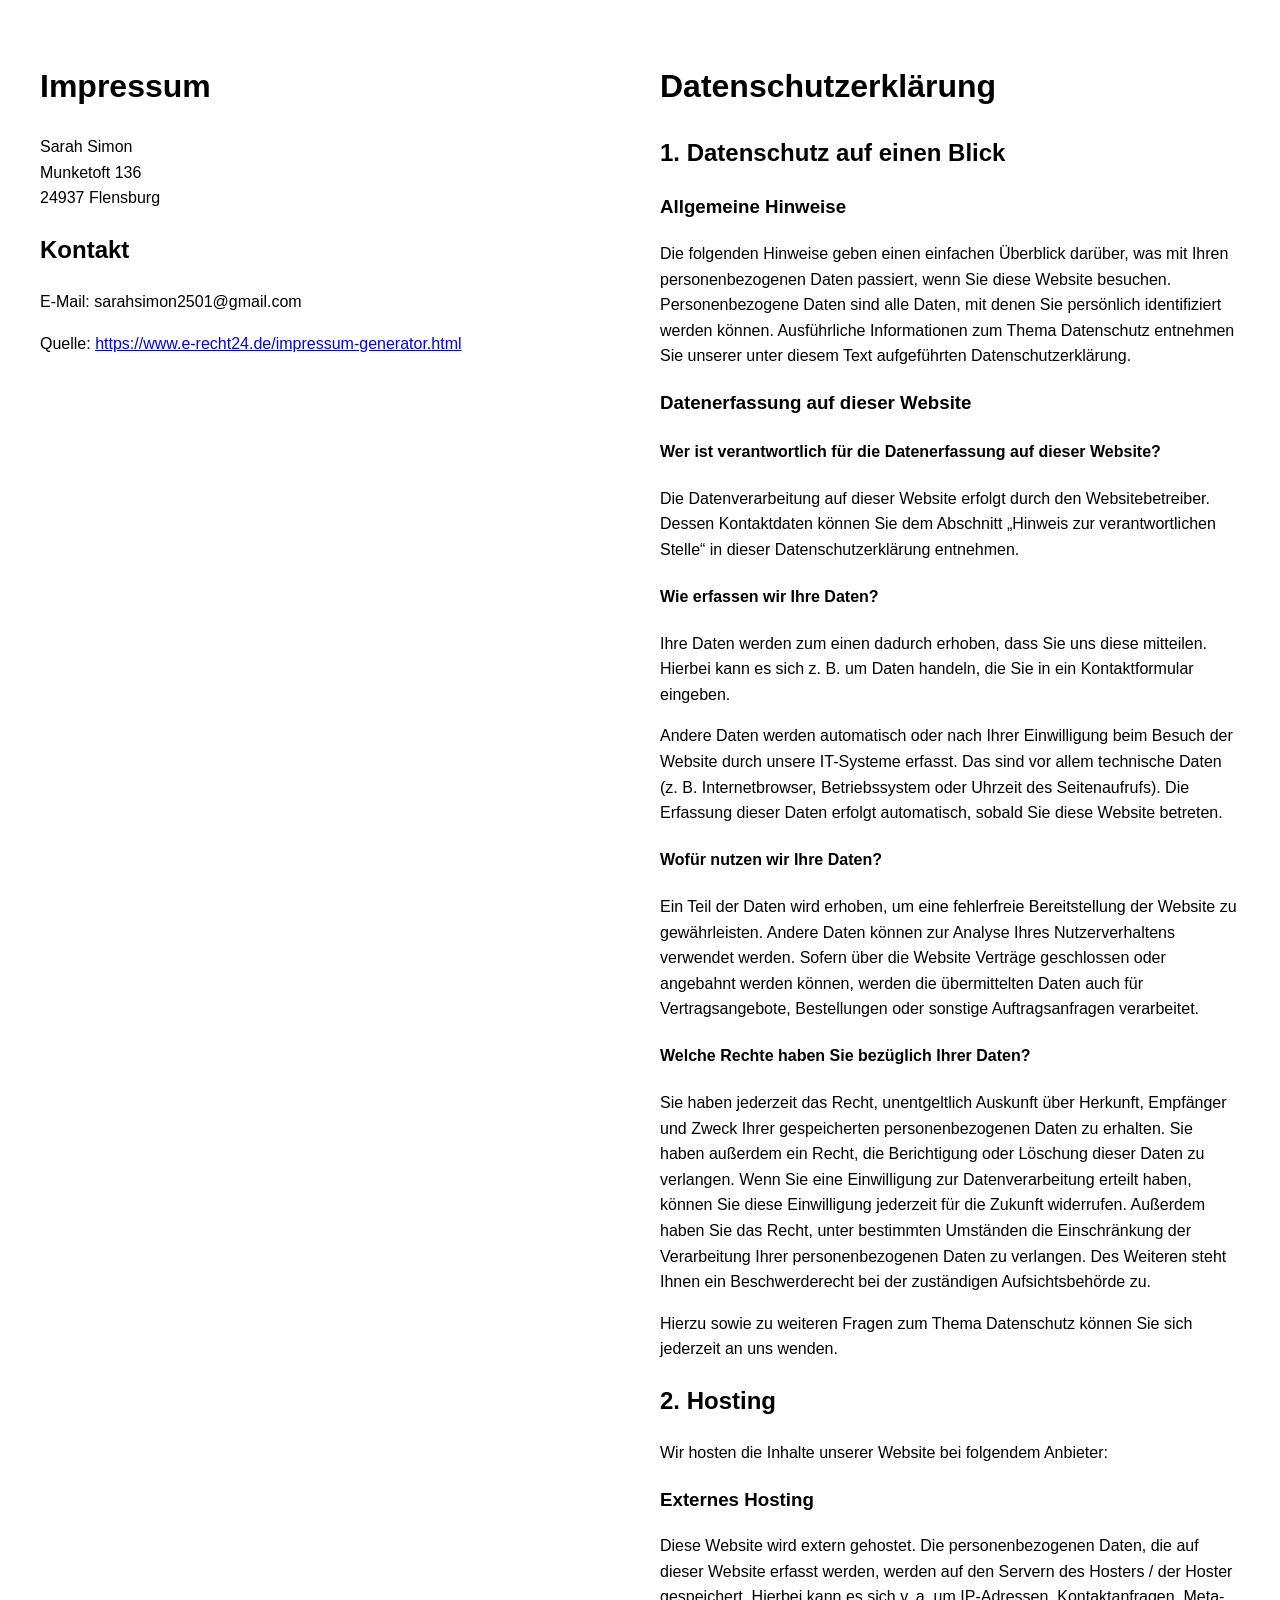
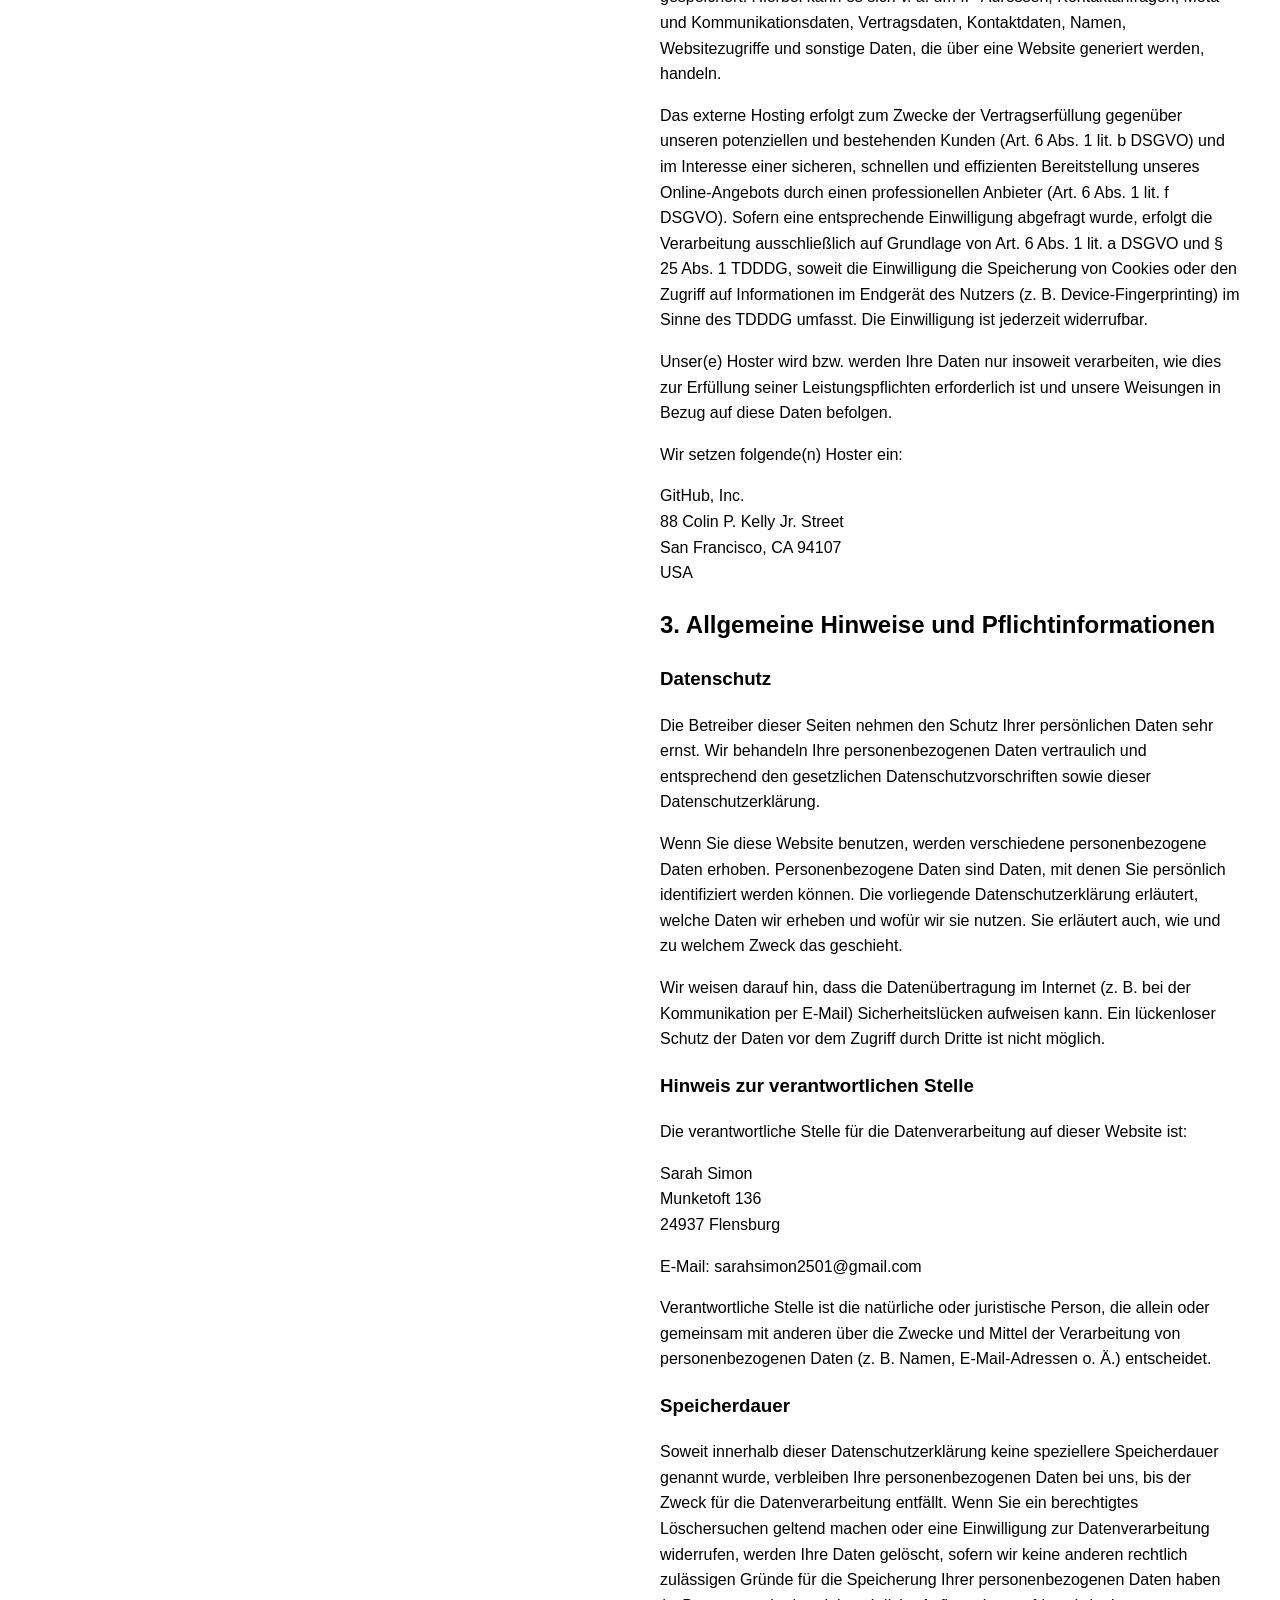
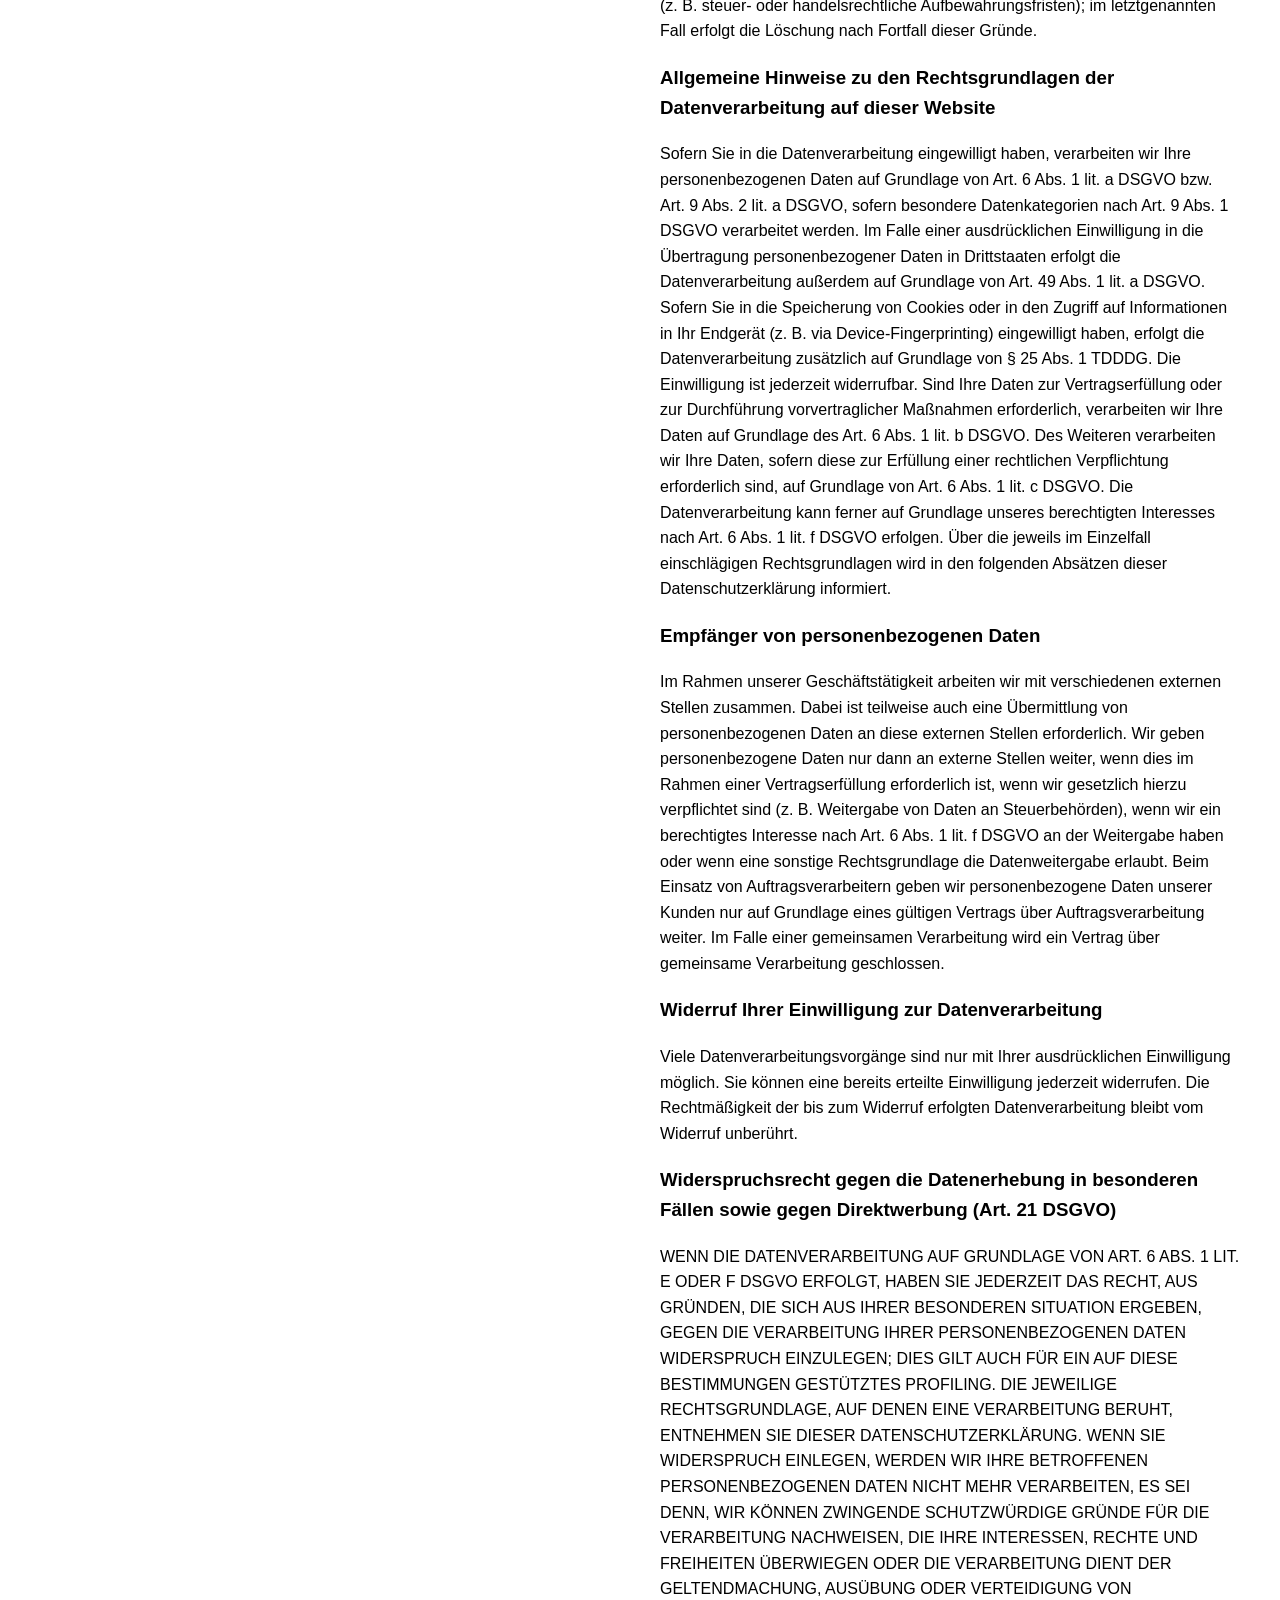
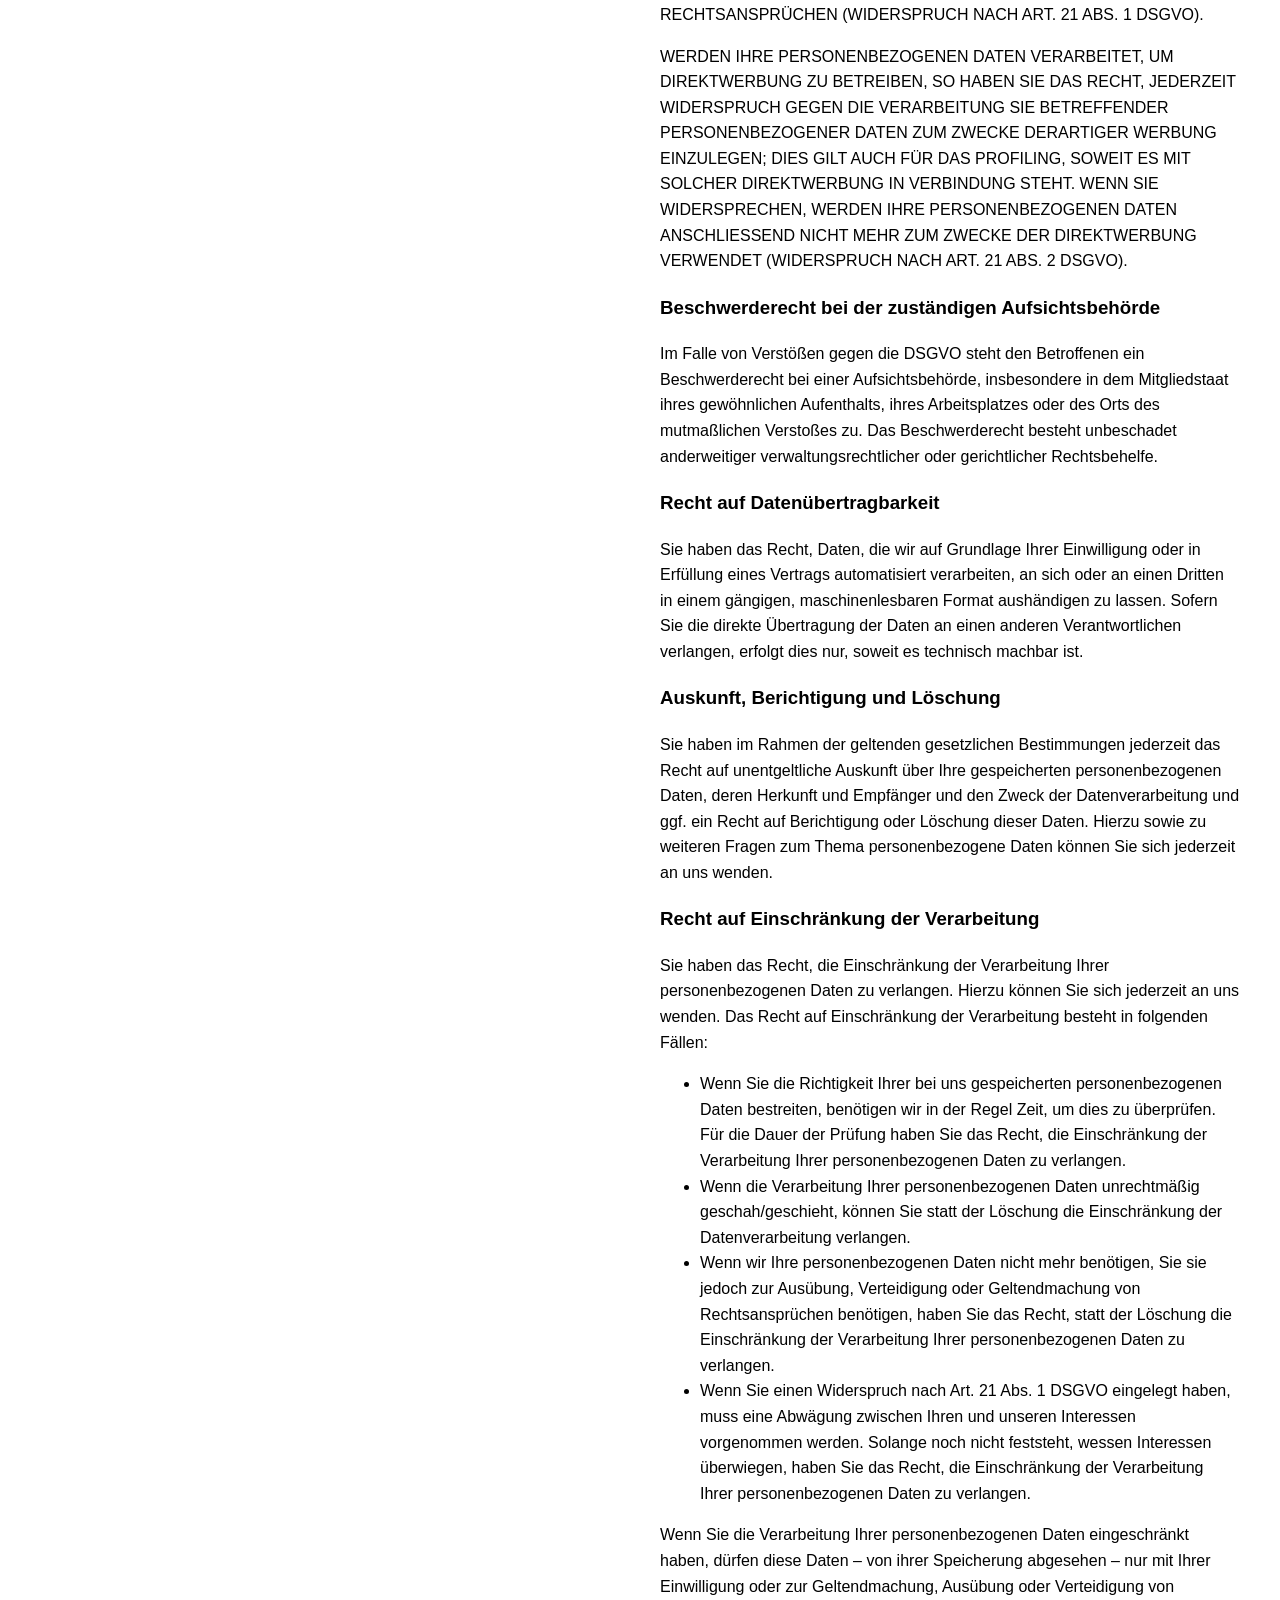
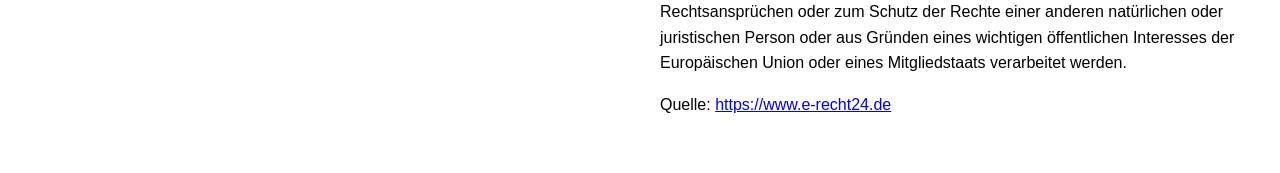
==== DundI.html @ 86583018 "portfolio" ====
<!DOCTYPE html>
<html lang="en">
<head>
    <meta charset="UTF-8">
    <meta name="viewport" content="width=device-width, initial-scale=1.0">
    <title>Impressum und Datenschutz
    </title>
    <style>
        body{font-family:sans-serif;line-height:1.6;max-width:1200px;margin:0 auto;padding:40px 20px}
        .wrap{display:flex;gap:40px}
        .wrap>div{flex:1}
        @media(max-width:800px){.wrap{flex-direction:column}}
    </style>
</head>
<body><div class="wrap">
    
    <div>
    
            <h1>Impressum</h1>
    
        <p>Sarah Simon<br />
        Munketoft 136<br />
        24937 Flensburg</p>
    
        <h2>Kontakt</h2>
        <p> E-Mail: sarahsimon2501@gmail.com</p>
    
        <p>Quelle: <a href="https://www.e-recht24.de/impressum-generator.html">https://www.e-recht24.de/impressum-generator.html</a></p>
    </div>
    <div>
        <h1>Datenschutz&shy;erkl&auml;rung</h1>
    <h2>1. Datenschutz auf einen Blick</h2>
    <h3>Allgemeine Hinweise</h3> <p>Die folgenden Hinweise geben einen einfachen &Uuml;berblick dar&uuml;ber, was mit Ihren personenbezogenen Daten passiert, wenn Sie diese Website besuchen. Personenbezogene Daten sind alle Daten, mit denen Sie pers&ouml;nlich identifiziert werden k&ouml;nnen. Ausf&uuml;hrliche Informationen zum Thema Datenschutz entnehmen Sie unserer unter diesem Text aufgef&uuml;hrten Datenschutzerkl&auml;rung.</p>
    <h3>Datenerfassung auf dieser Website</h3> <h4>Wer ist verantwortlich f&uuml;r die Datenerfassung auf dieser Website?</h4> <p>Die Datenverarbeitung auf dieser Website erfolgt durch den Websitebetreiber. Dessen Kontaktdaten k&ouml;nnen Sie dem Abschnitt &bdquo;Hinweis zur verantwortlichen Stelle&ldquo; in dieser Datenschutzerkl&auml;rung entnehmen.</p> <h4>Wie erfassen wir Ihre Daten?</h4> <p>Ihre Daten werden zum einen dadurch erhoben, dass Sie uns diese mitteilen. Hierbei kann es sich z.&nbsp;B. um Daten handeln, die Sie in ein Kontaktformular eingeben.</p> <p>Andere Daten werden automatisch oder nach Ihrer Einwilligung beim Besuch der Website durch unsere IT-Systeme erfasst. Das sind vor allem technische Daten (z.&nbsp;B. Internetbrowser, Betriebssystem oder Uhrzeit des Seitenaufrufs). Die Erfassung dieser Daten erfolgt automatisch, sobald Sie diese Website betreten.</p> <h4>Wof&uuml;r nutzen wir Ihre Daten?</h4> <p>Ein Teil der Daten wird erhoben, um eine fehlerfreie Bereitstellung der Website zu gew&auml;hrleisten. Andere Daten k&ouml;nnen zur Analyse Ihres Nutzerverhaltens verwendet werden. Sofern &uuml;ber die Website Vertr&auml;ge geschlossen oder angebahnt werden k&ouml;nnen, werden die &uuml;bermittelten Daten auch f&uuml;r Vertragsangebote, Bestellungen oder sonstige Auftragsanfragen verarbeitet.</p> <h4>Welche Rechte haben Sie bez&uuml;glich Ihrer Daten?</h4> <p>Sie haben jederzeit das Recht, unentgeltlich Auskunft &uuml;ber Herkunft, Empf&auml;nger und Zweck Ihrer gespeicherten personenbezogenen Daten zu erhalten. Sie haben au&szlig;erdem ein Recht, die Berichtigung oder L&ouml;schung dieser Daten zu verlangen. Wenn Sie eine Einwilligung zur Datenverarbeitung erteilt haben, k&ouml;nnen Sie diese Einwilligung jederzeit f&uuml;r die Zukunft widerrufen. Au&szlig;erdem haben Sie das Recht, unter bestimmten Umst&auml;nden die Einschr&auml;nkung der Verarbeitung Ihrer personenbezogenen Daten zu verlangen. Des Weiteren steht Ihnen ein Beschwerderecht bei der zust&auml;ndigen Aufsichtsbeh&ouml;rde zu.</p> <p>Hierzu sowie zu weiteren Fragen zum Thema Datenschutz k&ouml;nnen Sie sich jederzeit an uns wenden.</p>
    <h2>2. Hosting</h2>
    <p>Wir hosten die Inhalte unserer Website bei folgendem Anbieter:</p>
    <h3>Externes Hosting</h3> <p>Diese Website wird extern gehostet. Die personenbezogenen Daten, die auf dieser Website erfasst werden, werden auf den Servern des Hosters / der Hoster gespeichert. Hierbei kann es sich v.&nbsp;a. um IP-Adressen, Kontaktanfragen, Meta- und Kommunikationsdaten, Vertragsdaten, Kontaktdaten, Namen, Websitezugriffe und sonstige Daten, die &uuml;ber eine Website generiert werden, handeln.</p> <p>Das externe Hosting erfolgt zum Zwecke der Vertragserf&uuml;llung gegen&uuml;ber unseren potenziellen und bestehenden Kunden (Art. 6 Abs. 1 lit. b DSGVO) und im Interesse einer sicheren, schnellen und effizienten Bereitstellung unseres Online-Angebots durch einen professionellen Anbieter (Art. 6 Abs. 1 lit. f DSGVO). Sofern eine entsprechende Einwilligung abgefragt wurde, erfolgt die Verarbeitung ausschlie&szlig;lich auf Grundlage von Art. 6 Abs. 1 lit. a DSGVO und &sect; 25 Abs. 1 TDDDG, soweit die Einwilligung die Speicherung von Cookies oder den Zugriff auf Informationen im Endger&auml;t des Nutzers (z.&nbsp;B. Device-Fingerprinting) im Sinne des TDDDG umfasst. Die Einwilligung ist jederzeit widerrufbar.</p> <p>Unser(e) Hoster wird bzw. werden Ihre Daten nur insoweit verarbeiten, wie dies zur Erf&uuml;llung seiner Leistungspflichten erforderlich ist und unsere Weisungen in Bezug auf diese Daten befolgen.</p> <p>Wir setzen folgende(n) Hoster ein:</p>
    <p>GitHub, Inc.<br />
    88 Colin P. Kelly Jr. Street<br />
    San Francisco, CA 94107<br />
    USA</p>
    <h2>3. Allgemeine Hinweise und Pflicht&shy;informationen</h2>
    <h3>Datenschutz</h3> <p>Die Betreiber dieser Seiten nehmen den Schutz Ihrer pers&ouml;nlichen Daten sehr ernst. Wir behandeln Ihre personenbezogenen Daten vertraulich und entsprechend den gesetzlichen Datenschutzvorschriften sowie dieser Datenschutzerkl&auml;rung.</p> <p>Wenn Sie diese Website benutzen, werden verschiedene personenbezogene Daten erhoben. Personenbezogene Daten sind Daten, mit denen Sie pers&ouml;nlich identifiziert werden k&ouml;nnen. Die vorliegende Datenschutzerkl&auml;rung erl&auml;utert, welche Daten wir erheben und wof&uuml;r wir sie nutzen. Sie erl&auml;utert auch, wie und zu welchem Zweck das geschieht.</p> <p>Wir weisen darauf hin, dass die Daten&uuml;bertragung im Internet (z.&nbsp;B. bei der Kommunikation per E-Mail) Sicherheitsl&uuml;cken aufweisen kann. Ein l&uuml;ckenloser Schutz der Daten vor dem Zugriff durch Dritte ist nicht m&ouml;glich.</p>
    <h3>Hinweis zur verantwortlichen Stelle</h3> <p>Die verantwortliche Stelle f&uuml;r die Datenverarbeitung auf dieser Website ist:</p> <p>Sarah Simon<br />
    Munketoft 136<br />
    24937 Flensburg</p>
    
    <p> E-Mail: sarahsimon2501@gmail.com</p>
     <p>Verantwortliche Stelle ist die nat&uuml;rliche oder juristische Person, die allein oder gemeinsam mit anderen &uuml;ber die Zwecke und Mittel der Verarbeitung von personenbezogenen Daten (z.&nbsp;B. Namen, E-Mail-Adressen o. &Auml;.) entscheidet.</p>
    
    <h3>Speicherdauer</h3> <p>Soweit innerhalb dieser Datenschutzerkl&auml;rung keine speziellere Speicherdauer genannt wurde, verbleiben Ihre personenbezogenen Daten bei uns, bis der Zweck f&uuml;r die Datenverarbeitung entf&auml;llt. Wenn Sie ein berechtigtes L&ouml;schersuchen geltend machen oder eine Einwilligung zur Datenverarbeitung widerrufen, werden Ihre Daten gel&ouml;scht, sofern wir keine anderen rechtlich zul&auml;ssigen Gr&uuml;nde f&uuml;r die Speicherung Ihrer personenbezogenen Daten haben (z.&nbsp;B. steuer- oder handelsrechtliche Aufbewahrungsfristen); im letztgenannten Fall erfolgt die L&ouml;schung nach Fortfall dieser Gr&uuml;nde.</p>
    <h3>Allgemeine Hinweise zu den Rechtsgrundlagen der Datenverarbeitung auf dieser Website</h3> <p>Sofern Sie in die Datenverarbeitung eingewilligt haben, verarbeiten wir Ihre personenbezogenen Daten auf Grundlage von Art. 6 Abs. 1 lit. a DSGVO bzw. Art. 9 Abs. 2 lit. a DSGVO, sofern besondere Datenkategorien nach Art. 9 Abs. 1 DSGVO verarbeitet werden. Im Falle einer ausdr&uuml;cklichen Einwilligung in die &Uuml;bertragung personenbezogener Daten in Drittstaaten erfolgt die Datenverarbeitung au&szlig;erdem auf Grundlage von Art. 49 Abs. 1 lit. a DSGVO. Sofern Sie in die Speicherung von Cookies oder in den Zugriff auf Informationen in Ihr Endger&auml;t (z.&nbsp;B. via Device-Fingerprinting) eingewilligt haben, erfolgt die Datenverarbeitung zus&auml;tzlich auf Grundlage von &sect; 25 Abs. 1 TDDDG. Die Einwilligung ist jederzeit widerrufbar. Sind Ihre Daten zur Vertragserf&uuml;llung oder zur Durchf&uuml;hrung vorvertraglicher Ma&szlig;nahmen erforderlich, verarbeiten wir Ihre Daten auf Grundlage des Art. 6 Abs. 1 lit. b DSGVO. Des Weiteren verarbeiten wir Ihre Daten, sofern diese zur Erf&uuml;llung einer rechtlichen Verpflichtung erforderlich sind, auf Grundlage von Art. 6 Abs. 1 lit. c DSGVO. Die Datenverarbeitung kann ferner auf Grundlage unseres berechtigten Interesses nach Art. 6 Abs. 1 lit. f DSGVO erfolgen. &Uuml;ber die jeweils im Einzelfall einschl&auml;gigen Rechtsgrundlagen wird in den folgenden Abs&auml;tzen dieser Datenschutzerkl&auml;rung informiert.</p>
    <h3>Empf&auml;nger von personenbezogenen Daten</h3> <p>Im Rahmen unserer Gesch&auml;ftst&auml;tigkeit arbeiten wir mit verschiedenen externen Stellen zusammen. Dabei ist teilweise auch eine &Uuml;bermittlung von personenbezogenen Daten an diese externen Stellen erforderlich. Wir geben personenbezogene Daten nur dann an externe Stellen weiter, wenn dies im Rahmen einer Vertragserf&uuml;llung erforderlich ist, wenn wir gesetzlich hierzu verpflichtet sind (z.&nbsp;B. Weitergabe von Daten an Steuerbeh&ouml;rden), wenn wir ein berechtigtes Interesse nach Art. 6 Abs. 1 lit. f DSGVO an der Weitergabe haben oder wenn eine sonstige Rechtsgrundlage die Datenweitergabe erlaubt. Beim Einsatz von Auftragsverarbeitern geben wir personenbezogene Daten unserer Kunden nur auf Grundlage eines g&uuml;ltigen Vertrags &uuml;ber Auftragsverarbeitung weiter. Im Falle einer gemeinsamen Verarbeitung wird ein Vertrag &uuml;ber gemeinsame Verarbeitung geschlossen.</p>
    <h3>Widerruf Ihrer Einwilligung zur Datenverarbeitung</h3> <p>Viele Datenverarbeitungsvorg&auml;nge sind nur mit Ihrer ausdr&uuml;cklichen Einwilligung m&ouml;glich. Sie k&ouml;nnen eine bereits erteilte Einwilligung jederzeit widerrufen. Die Rechtm&auml;&szlig;igkeit der bis zum Widerruf erfolgten Datenverarbeitung bleibt vom Widerruf unber&uuml;hrt.</p>
    <h3>Widerspruchsrecht gegen die Datenerhebung in besonderen F&auml;llen sowie gegen Direktwerbung (Art. 21 DSGVO)</h3> <p>WENN DIE DATENVERARBEITUNG AUF GRUNDLAGE VON ART. 6 ABS. 1 LIT. E ODER F DSGVO ERFOLGT, HABEN SIE JEDERZEIT DAS RECHT, AUS GR&Uuml;NDEN, DIE SICH AUS IHRER BESONDEREN SITUATION ERGEBEN, GEGEN DIE VERARBEITUNG IHRER PERSONENBEZOGENEN DATEN WIDERSPRUCH EINZULEGEN; DIES GILT AUCH F&Uuml;R EIN AUF DIESE BESTIMMUNGEN GEST&Uuml;TZTES PROFILING. DIE JEWEILIGE RECHTSGRUNDLAGE, AUF DENEN EINE VERARBEITUNG BERUHT, ENTNEHMEN SIE DIESER DATENSCHUTZERKL&Auml;RUNG. WENN SIE WIDERSPRUCH EINLEGEN, WERDEN WIR IHRE BETROFFENEN PERSONENBEZOGENEN DATEN NICHT MEHR VERARBEITEN, ES SEI DENN, WIR K&Ouml;NNEN ZWINGENDE SCHUTZW&Uuml;RDIGE GR&Uuml;NDE F&Uuml;R DIE VERARBEITUNG NACHWEISEN, DIE IHRE INTERESSEN, RECHTE UND FREIHEITEN &Uuml;BERWIEGEN ODER DIE VERARBEITUNG DIENT DER GELTENDMACHUNG, AUS&Uuml;BUNG ODER VERTEIDIGUNG VON RECHTSANSPR&Uuml;CHEN (WIDERSPRUCH NACH ART. 21 ABS. 1 DSGVO).</p> <p>WERDEN IHRE PERSONENBEZOGENEN DATEN VERARBEITET, UM DIREKTWERBUNG ZU BETREIBEN, SO HABEN SIE DAS RECHT, JEDERZEIT WIDERSPRUCH GEGEN DIE VERARBEITUNG SIE BETREFFENDER PERSONENBEZOGENER DATEN ZUM ZWECKE DERARTIGER WERBUNG EINZULEGEN; DIES GILT AUCH F&Uuml;R DAS PROFILING, SOWEIT ES MIT SOLCHER DIREKTWERBUNG IN VERBINDUNG STEHT. WENN SIE WIDERSPRECHEN, WERDEN IHRE PERSONENBEZOGENEN DATEN ANSCHLIESSEND NICHT MEHR ZUM ZWECKE DER DIREKTWERBUNG VERWENDET (WIDERSPRUCH NACH ART. 21 ABS. 2 DSGVO).</p>
    <h3>Beschwerde&shy;recht bei der zust&auml;ndigen Aufsichts&shy;beh&ouml;rde</h3> <p>Im Falle von Verst&ouml;&szlig;en gegen die DSGVO steht den Betroffenen ein Beschwerderecht bei einer Aufsichtsbeh&ouml;rde, insbesondere in dem Mitgliedstaat ihres gew&ouml;hnlichen Aufenthalts, ihres Arbeitsplatzes oder des Orts des mutma&szlig;lichen Versto&szlig;es zu. Das Beschwerderecht besteht unbeschadet anderweitiger verwaltungsrechtlicher oder gerichtlicher Rechtsbehelfe.</p>
    <h3>Recht auf Daten&shy;&uuml;bertrag&shy;barkeit</h3> <p>Sie haben das Recht, Daten, die wir auf Grundlage Ihrer Einwilligung oder in Erf&uuml;llung eines Vertrags automatisiert verarbeiten, an sich oder an einen Dritten in einem g&auml;ngigen, maschinenlesbaren Format aush&auml;ndigen zu lassen. Sofern Sie die direkte &Uuml;bertragung der Daten an einen anderen Verantwortlichen verlangen, erfolgt dies nur, soweit es technisch machbar ist.</p>
    <h3>Auskunft, Berichtigung und L&ouml;schung</h3> <p>Sie haben im Rahmen der geltenden gesetzlichen Bestimmungen jederzeit das Recht auf unentgeltliche Auskunft &uuml;ber Ihre gespeicherten personenbezogenen Daten, deren Herkunft und Empf&auml;nger und den Zweck der Datenverarbeitung und ggf. ein Recht auf Berichtigung oder L&ouml;schung dieser Daten. Hierzu sowie zu weiteren Fragen zum Thema personenbezogene Daten k&ouml;nnen Sie sich jederzeit an uns wenden.</p>
    <h3>Recht auf Einschr&auml;nkung der Verarbeitung</h3> <p>Sie haben das Recht, die Einschr&auml;nkung der Verarbeitung Ihrer personenbezogenen Daten zu verlangen. Hierzu k&ouml;nnen Sie sich jederzeit an uns wenden. Das Recht auf Einschr&auml;nkung der Verarbeitung besteht in folgenden F&auml;llen:</p> <ul> <li>Wenn Sie die Richtigkeit Ihrer bei uns gespeicherten personenbezogenen Daten bestreiten, ben&ouml;tigen wir in der Regel Zeit, um dies zu &uuml;berpr&uuml;fen. F&uuml;r die Dauer der Pr&uuml;fung haben Sie das Recht, die Einschr&auml;nkung der Verarbeitung Ihrer personenbezogenen Daten zu verlangen.</li> <li>Wenn die Verarbeitung Ihrer personenbezogenen Daten unrechtm&auml;&szlig;ig geschah/geschieht, k&ouml;nnen Sie statt der L&ouml;schung die Einschr&auml;nkung der Datenverarbeitung verlangen.</li> <li>Wenn wir Ihre personenbezogenen Daten nicht mehr ben&ouml;tigen, Sie sie jedoch zur Aus&uuml;bung, Verteidigung oder Geltendmachung von Rechtsanspr&uuml;chen ben&ouml;tigen, haben Sie das Recht, statt der L&ouml;schung die Einschr&auml;nkung der Verarbeitung Ihrer personenbezogenen Daten zu verlangen.</li> <li>Wenn Sie einen Widerspruch nach Art. 21 Abs. 1 DSGVO eingelegt haben, muss eine Abw&auml;gung zwischen Ihren und unseren Interessen vorgenommen werden. Solange noch nicht feststeht, wessen Interessen &uuml;berwiegen, haben Sie das Recht, die Einschr&auml;nkung der Verarbeitung Ihrer personenbezogenen Daten zu verlangen.</li> </ul> <p>Wenn Sie die Verarbeitung Ihrer personenbezogenen Daten eingeschr&auml;nkt haben, d&uuml;rfen diese Daten &ndash; von ihrer Speicherung abgesehen &ndash; nur mit Ihrer Einwilligung oder zur Geltendmachung, Aus&uuml;bung oder Verteidigung von Rechtsanspr&uuml;chen oder zum Schutz der Rechte einer anderen nat&uuml;rlichen oder juristischen Person oder aus Gr&uuml;nden eines wichtigen &ouml;ffentlichen Interesses der Europ&auml;ischen Union oder eines Mitgliedstaats verarbeitet werden.</p>
    <p>Quelle: <a href="https://www.e-recht24.de">https://www.e-recht24.de</a></p>
    </div>
</div>
</body>
</html>
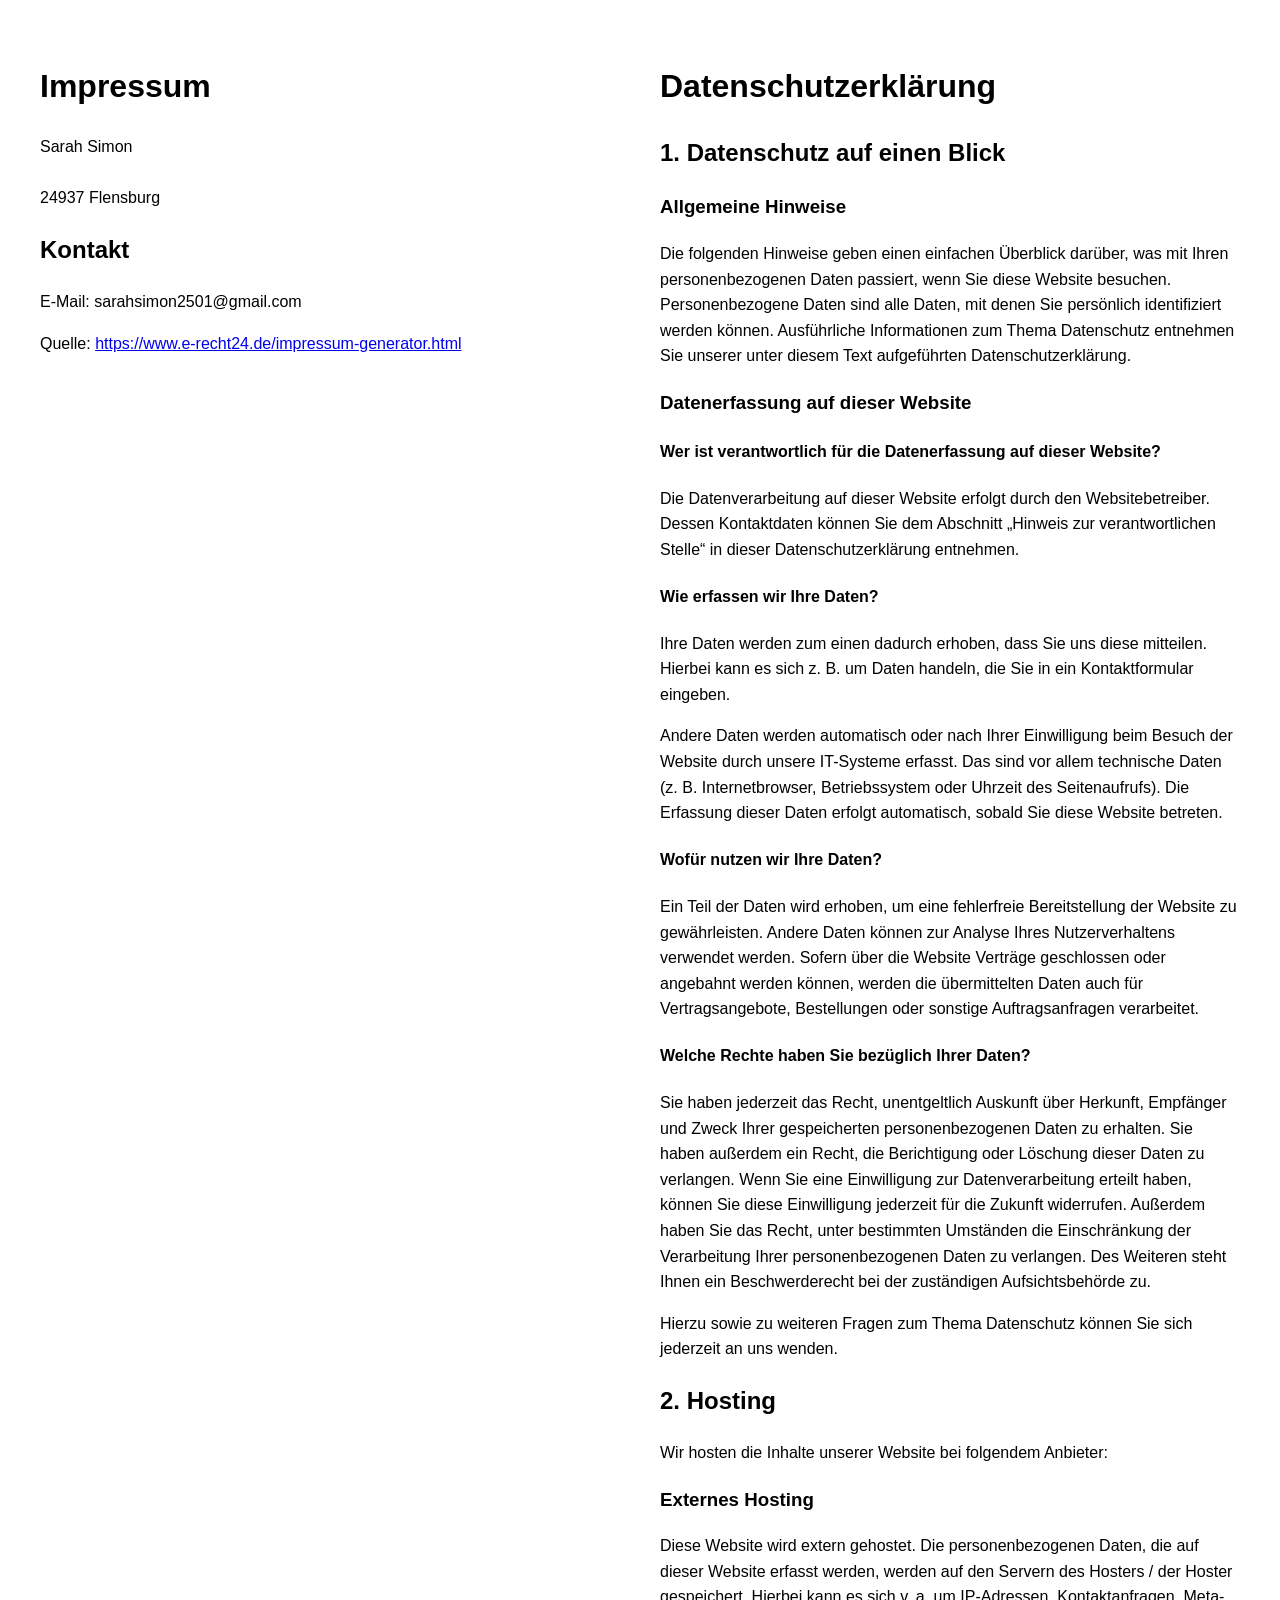
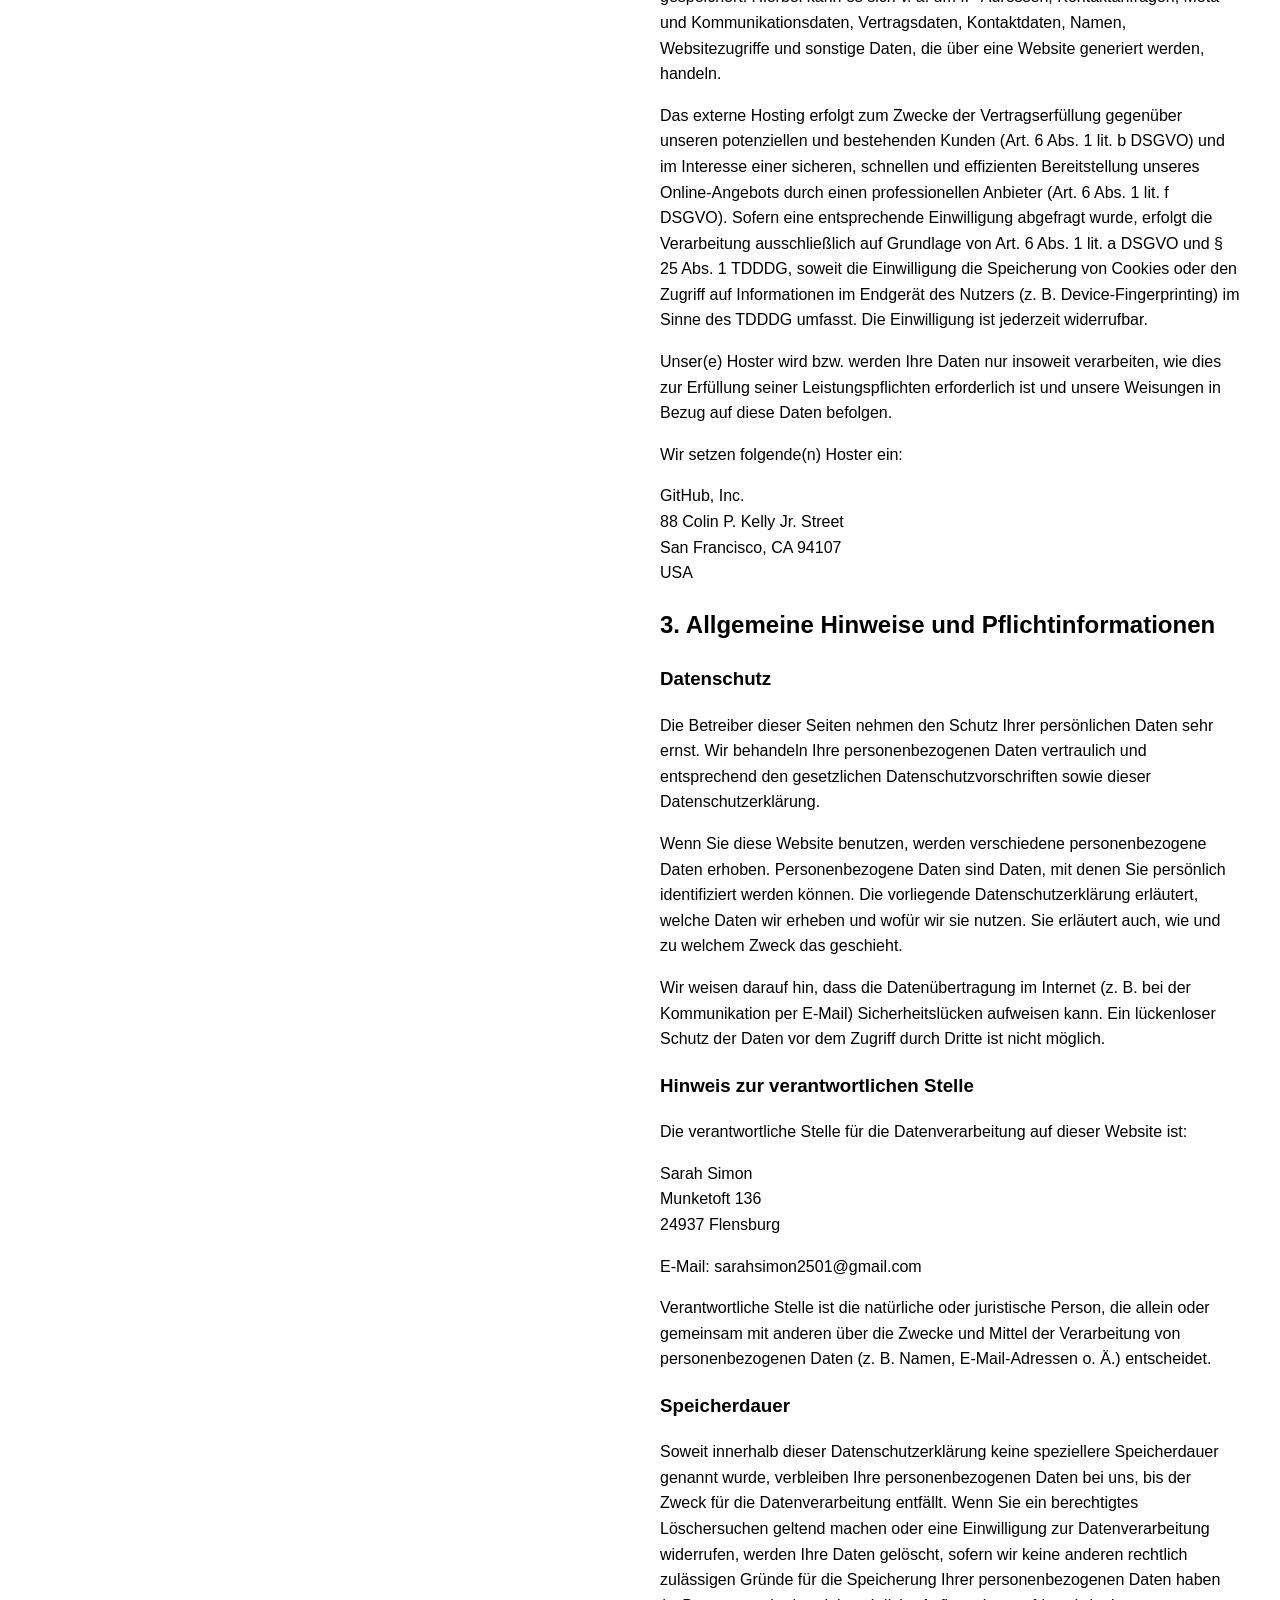
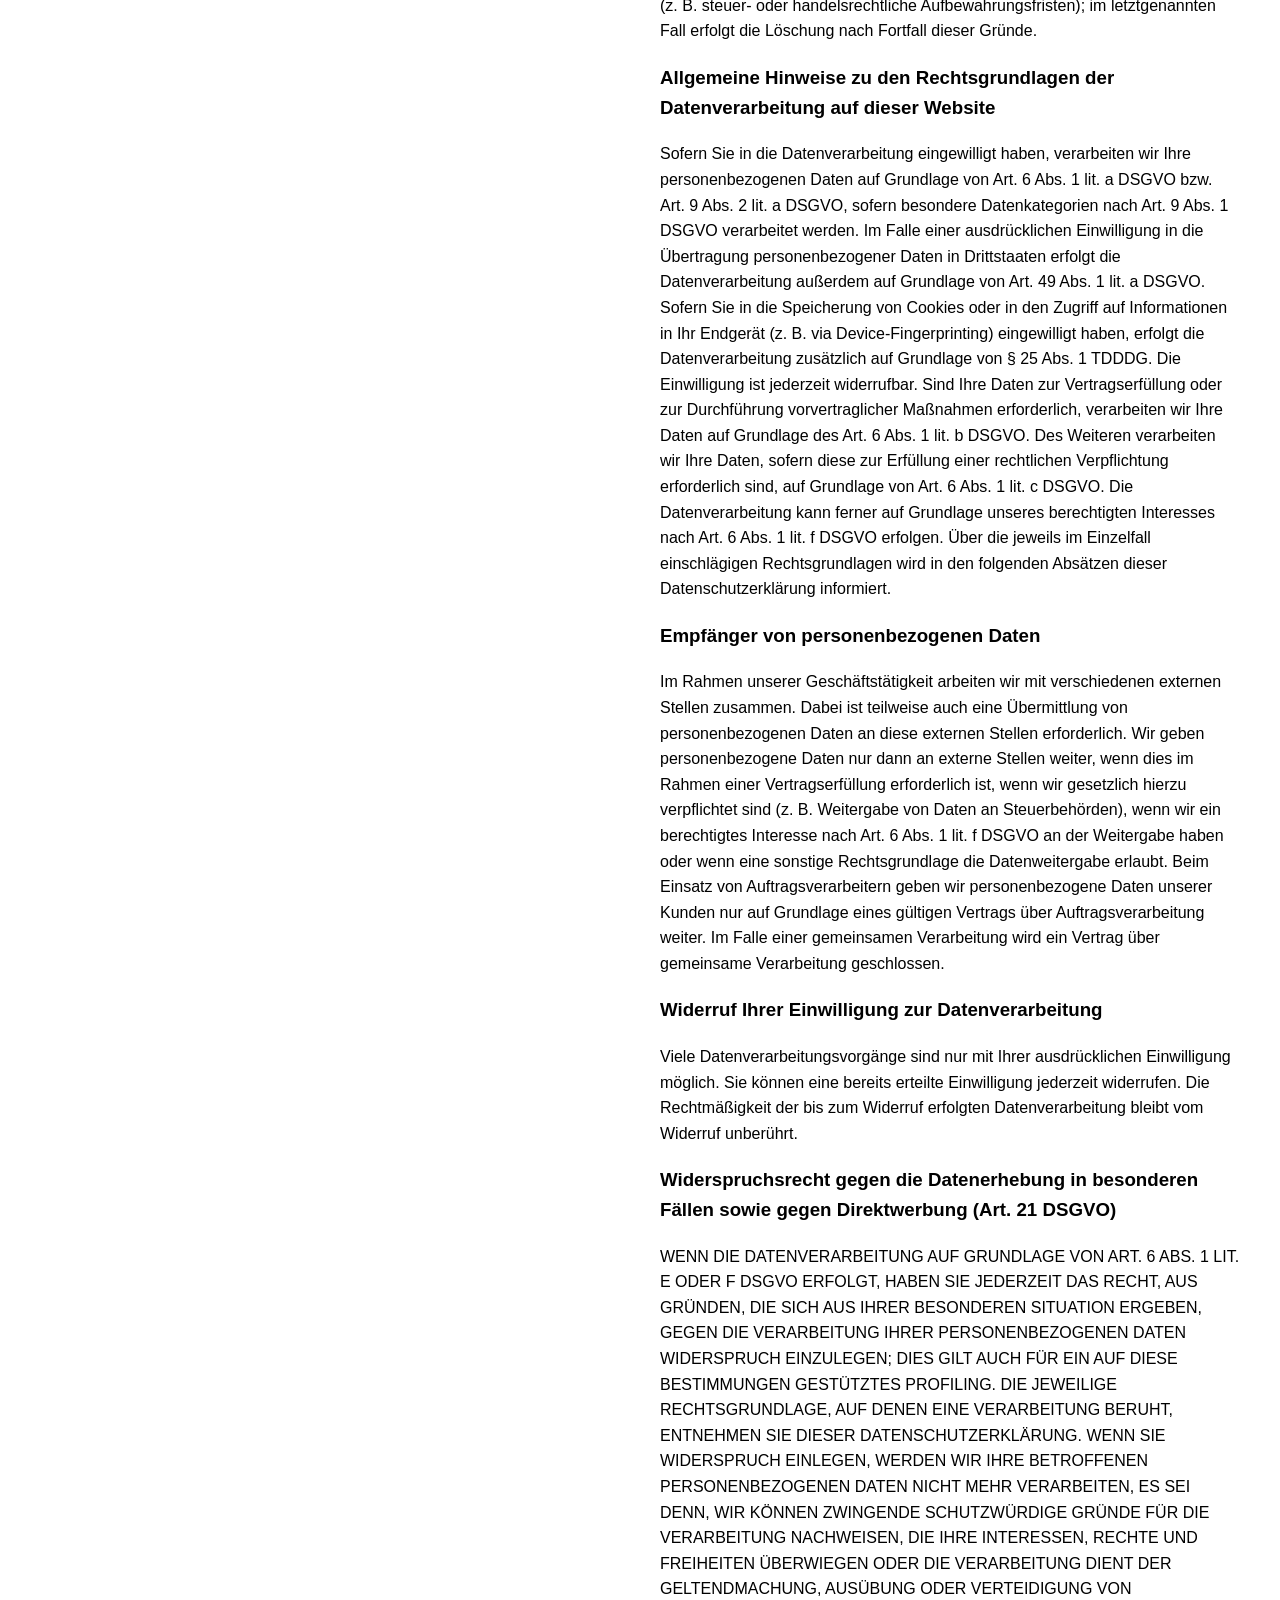
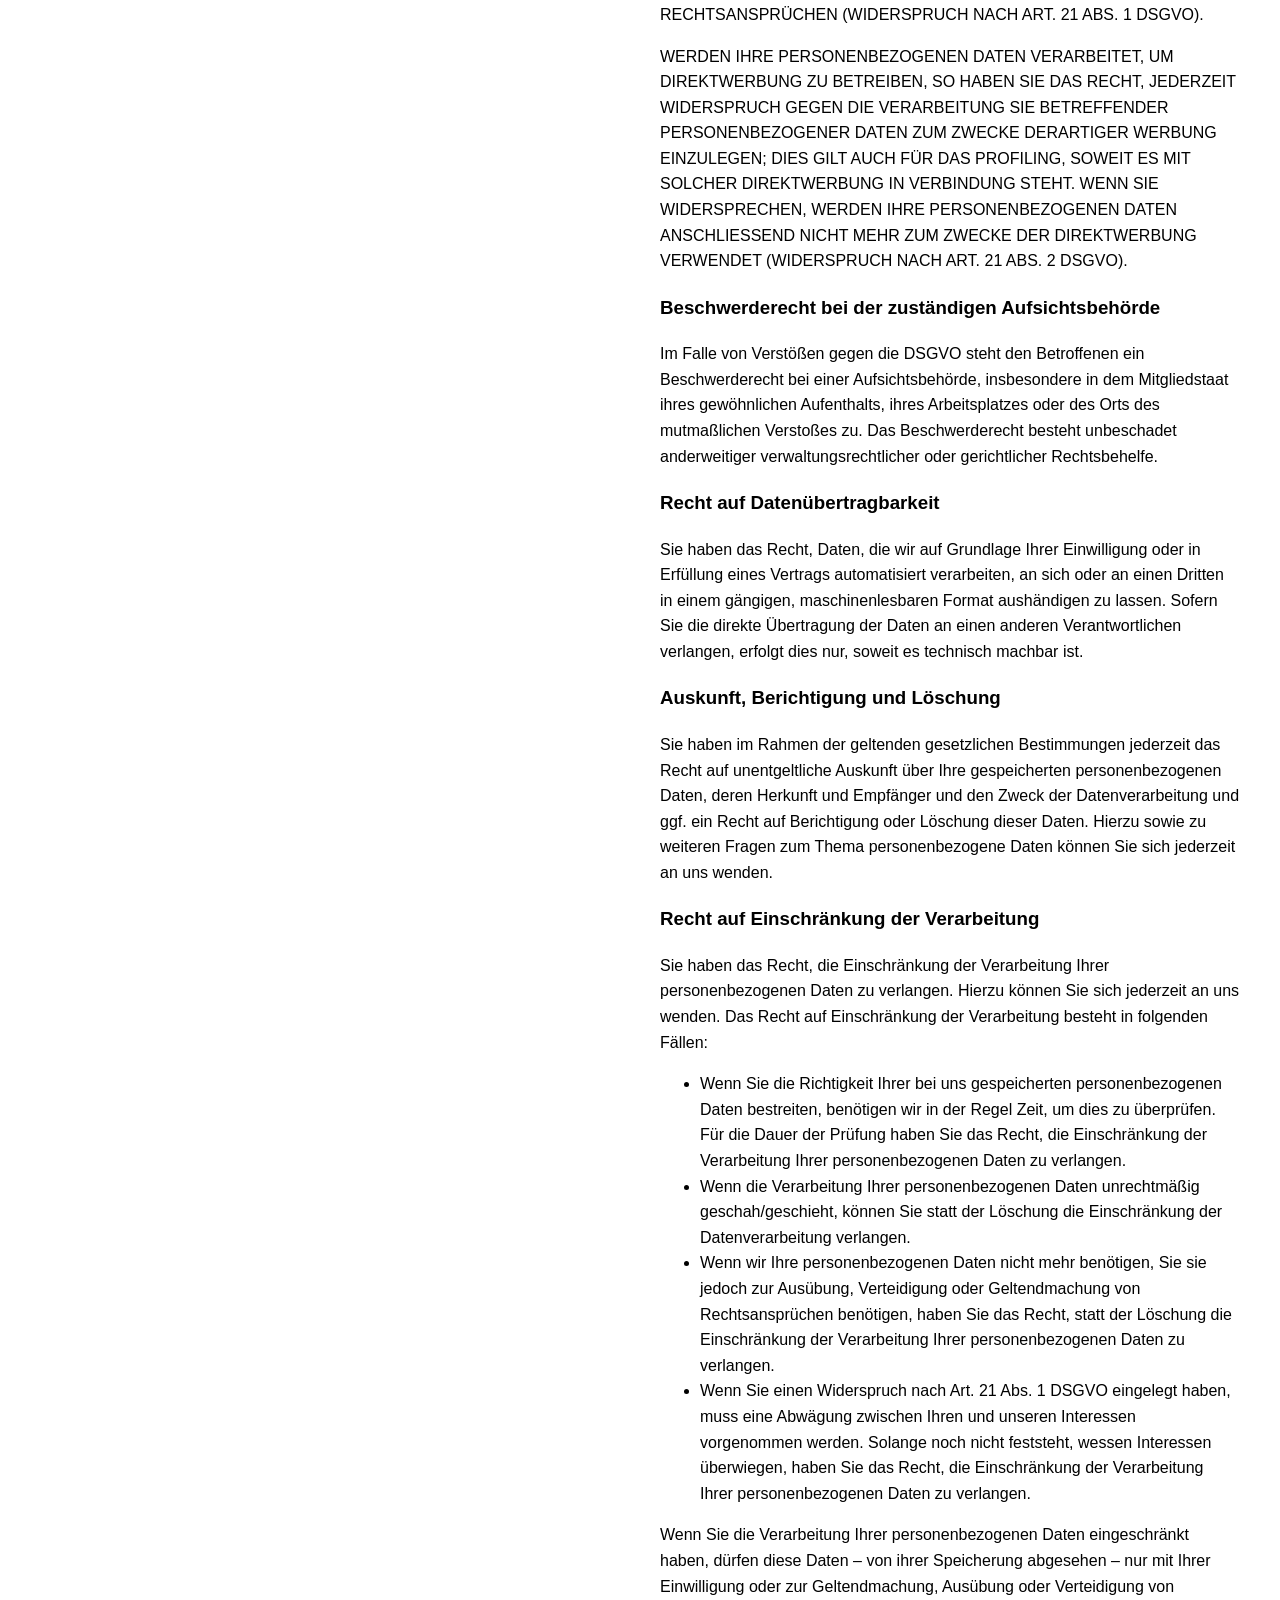
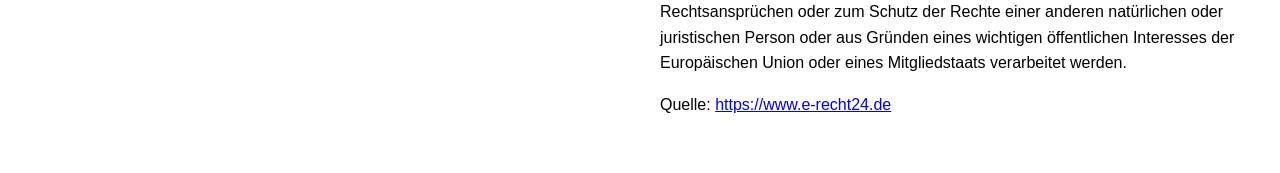
==== commit 84cb13b9: "Update DundI.html" ====
--- a/DundI.html
+++ b/DundI.html
@@ -19,7 +19,7 @@
             <h1>Impressum</h1>
     
         <p>Sarah Simon<br />
-        Munketoft 136<br />
+       <br />
         24937 Flensburg</p>
     
         <h2>Kontakt</h2>
@@ -61,4 +61,4 @@
     </div>
 </div>
 </body>
-</html>+</html>
